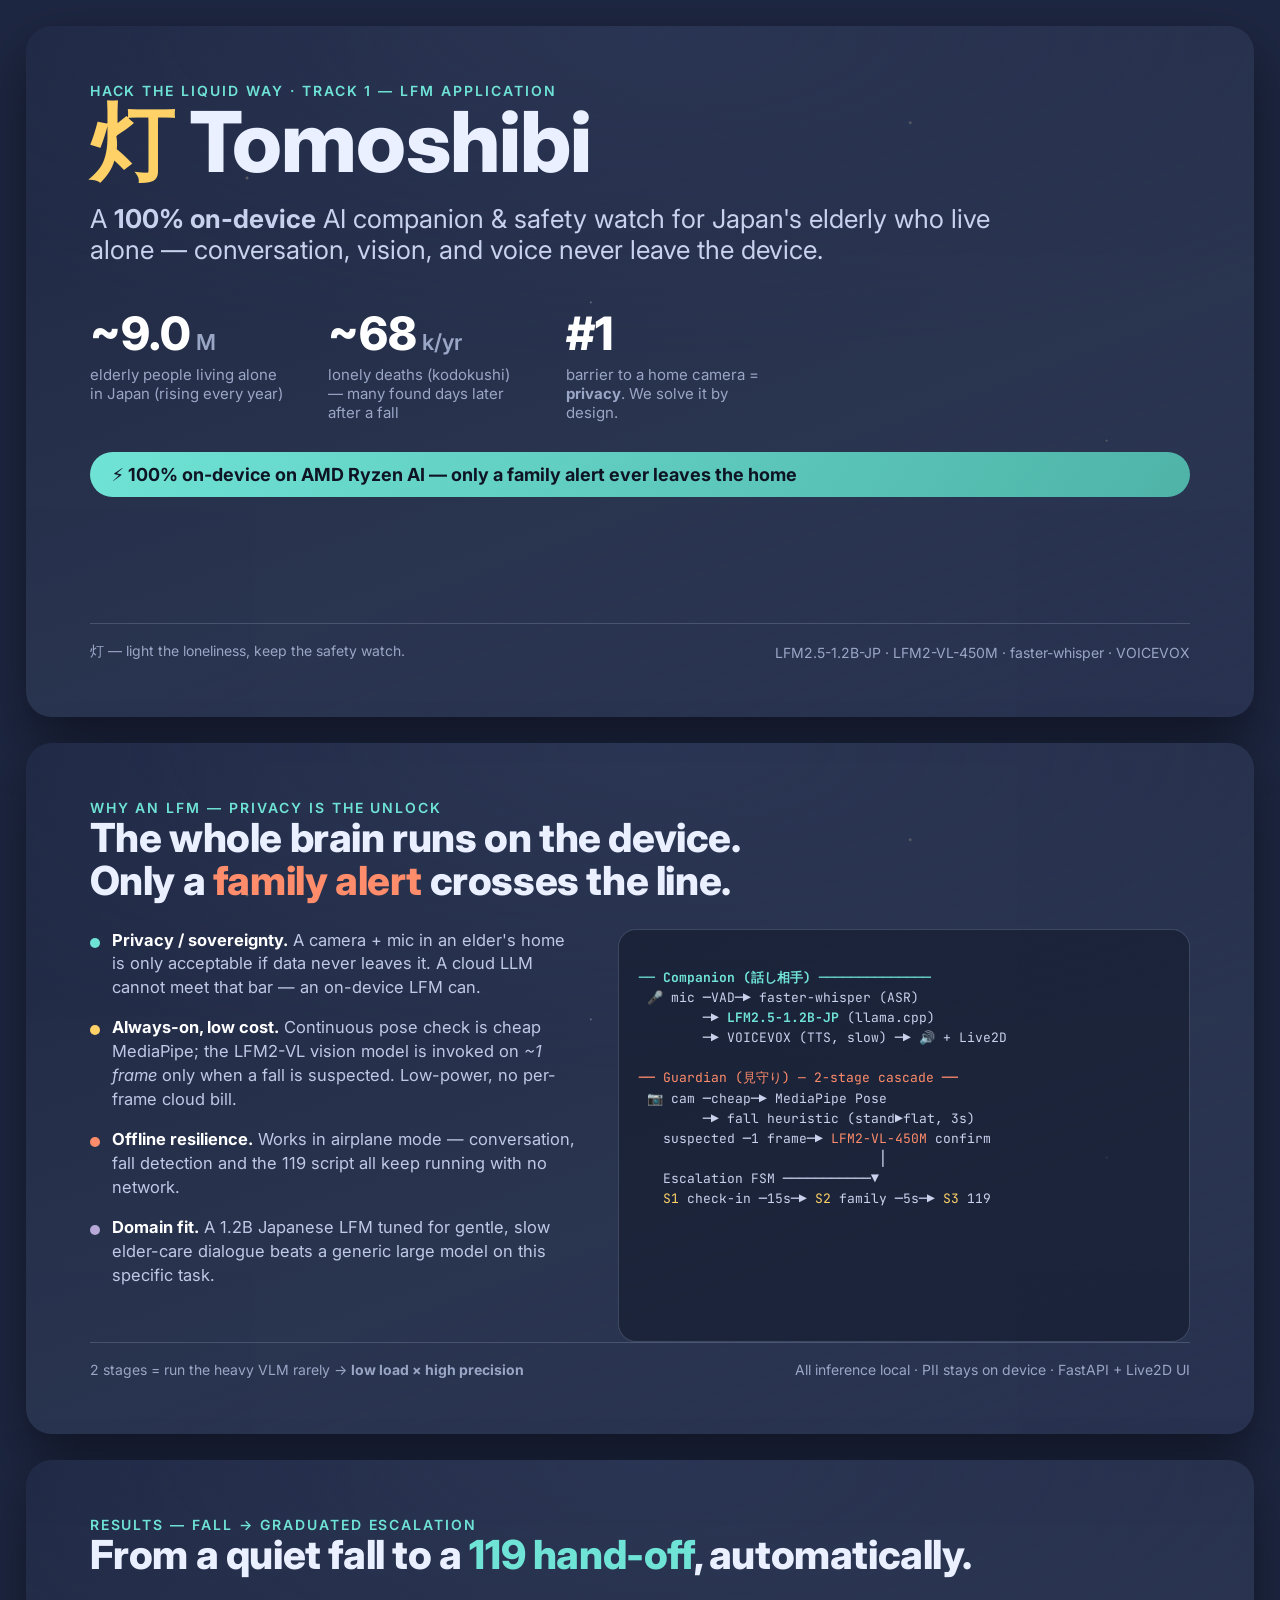
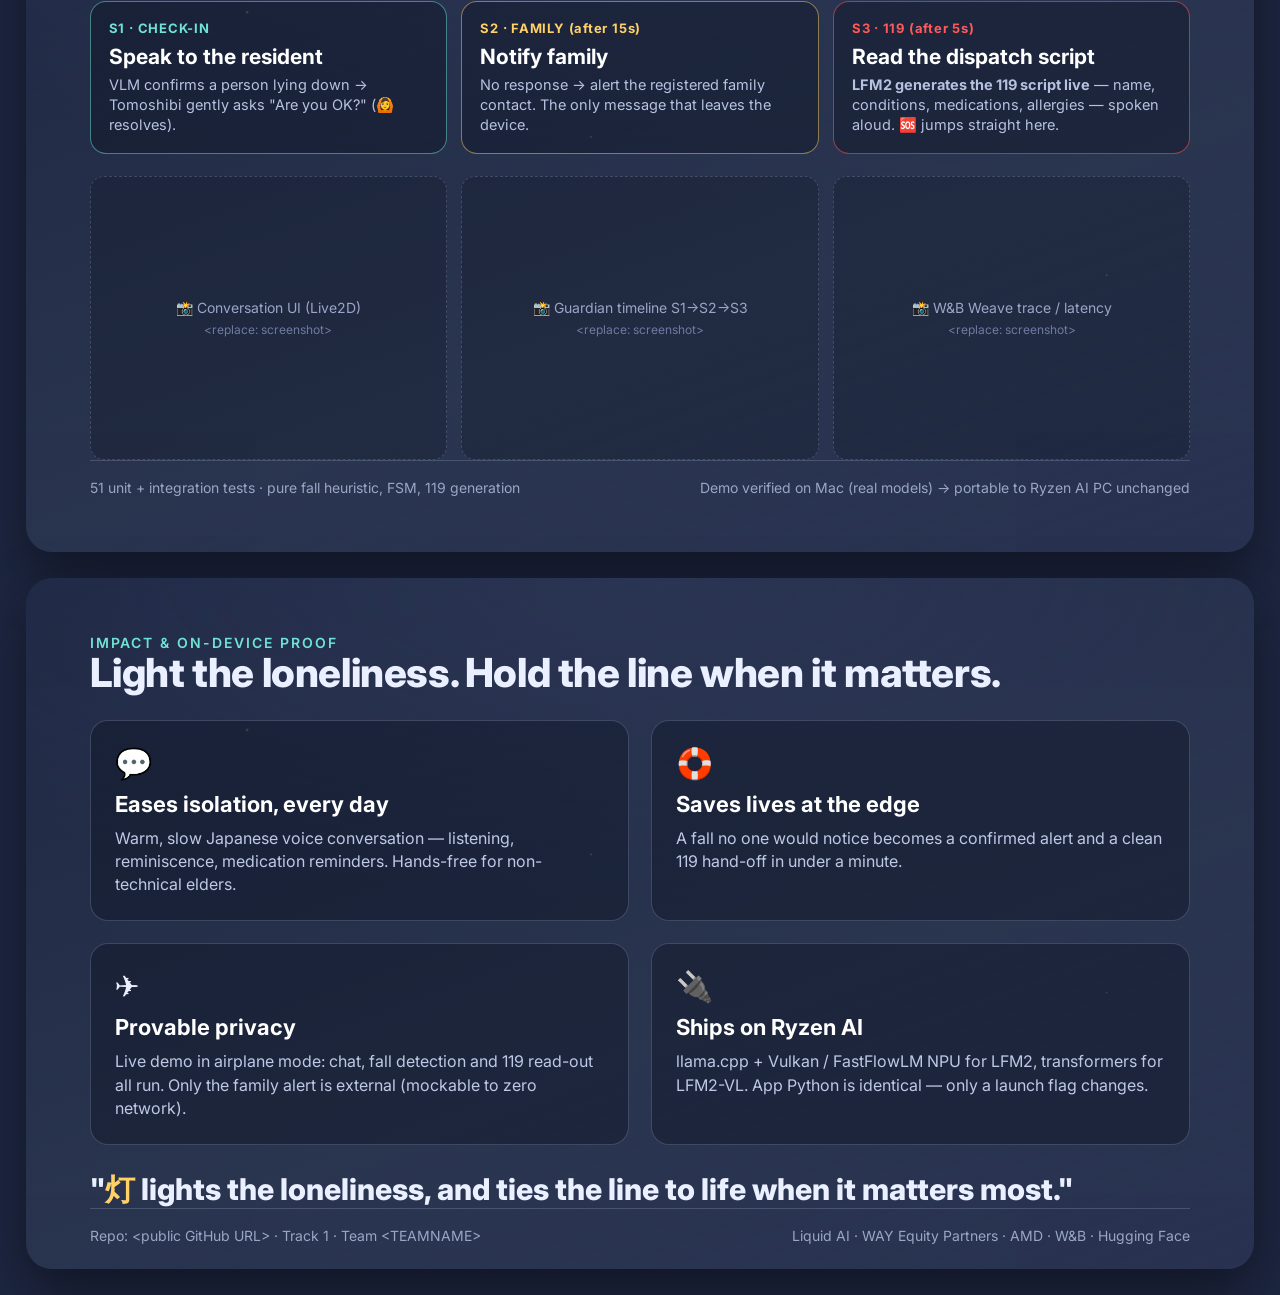
==== docs/submission/slides/index.html @ a608527d "feat: Tomoshibi on-device elder companion & fall guardian (Track 1 submission)" ====
<!doctype html>
<html lang="en">
<head>
  <meta charset="utf-8" />
  <meta name="viewport" content="width=device-width, initial-scale=1" />
  <title>Tomoshibi — Hack the Liquid WAY (Track 1)</title>
  <!-- Submission deck. Open in a browser, then Cmd+P → Landscape → Save as PDF for the 2–4 slide submission. -->
  <link rel="preconnect" href="https://fonts.googleapis.com" />
  <link rel="preconnect" href="https://fonts.gstatic.com" crossorigin />
  <link href="https://fonts.googleapis.com/css2?family=Inter:wght@400;600;700;800&family=JetBrains+Mono:wght@400;700&display=swap" rel="stylesheet" />
  <link rel="stylesheet" href="slides.css" />
</head>
<body>
<div class="deck">

  <!-- ===== Slide 1 — Hero + Japanese problem ===== -->
  <section class="slide s-hero" aria-label="Slide 1">
    <span class="kicker">Hack the Liquid WAY · Track 1 — LFM Application</span>
    <h1><span class="lamp">灯</span> Tomoshibi</h1>
    <p class="sub">A <b>100% on-device</b> AI companion &amp; safety watch for Japan's elderly who live alone — conversation, vision, and voice never leave the device.</p>

    <div class="stats">
      <div class="stat">
        <div class="n">~9.0<span class="unit"> M</span></div>
        <div class="l">elderly people living alone in Japan (rising every year)</div>
      </div>
      <div class="stat">
        <div class="n">~68<span class="unit"> k/yr</span></div>
        <div class="l">lonely deaths (kodokushi) — many found days later after a fall</div>
      </div>
      <div class="stat">
        <div class="n">#1</div>
        <div class="l">barrier to a home camera = <b>privacy</b>. We solve it by design.</div>
      </div>
    </div>

    <div class="ondevice">⚡ 100% on-device on AMD Ryzen AI — only a family alert ever leaves the home</div>

    <div class="foot">
      <span>灯 — light the loneliness, keep the safety watch.</span>
      <span class="muted">LFM2.5-1.2B-JP · LFM2-VL-450M · faster-whisper · VOICEVOX</span>
    </div>
  </section>

  <!-- ===== Slide 2 — Why an LFM + Architecture ===== -->
  <section class="slide" aria-label="Slide 2">
    <span class="kicker">Why an LFM — privacy is the unlock</span>
    <h2>The whole brain runs on the device.<br />Only a <span class="coral">family alert</span> crosses the line.</h2>

    <div class="cols">
      <div class="why">
        <div class="item"><span class="dot" style="background:var(--tone-ok)"></span><p><b>Privacy / sovereignty.</b> A camera + mic in an elder's home is only acceptable if data never leaves it. A cloud LLM cannot meet that bar — an on-device LFM can.</p></div>
        <div class="item"><span class="dot" style="background:var(--yellow)"></span><p><b>Always-on, low cost.</b> Continuous pose check is cheap MediaPipe; the LFM2-VL vision model is invoked on <i>~1 frame</i> only when a fall is suspected. Low-power, no per-frame cloud bill.</p></div>
        <div class="item"><span class="dot" style="background:var(--coral)"></span><p><b>Offline resilience.</b> Works in airplane mode — conversation, fall detection and the 119 script all keep running with no network.</p></div>
        <div class="item"><span class="dot" style="background:var(--lav)"></span><p><b>Domain fit.</b> A 1.2B Japanese LFM tuned for gentle, slow elder-care dialogue beats a generic large model on this specific task.</p></div>
      </div>

      <div class="arch">
<span class="h">── Companion (話し相手) ──────────────</span>
 🎤 mic ─VAD─▶ faster-whisper (ASR)
        ─▶ <span class="h">LFM2.5-1.2B-JP</span> (llama.cpp)
        ─▶ VOICEVOX (TTS, slow) ─▶ 🔊 + Live2D

<span class="g">── Guardian (見守り) — 2-stage cascade ──</span>
 📷 cam ─cheap─▶ MediaPipe Pose
        ─▶ fall heuristic (stand▶flat, 3s)
   suspected ─1 frame─▶ <span class="g">LFM2-VL-450M</span> confirm
                              │
   Escalation FSM ───────────▼
   <span class="b">S1</span> check-in ─15s─▶ <span class="b">S2</span> family ─5s─▶ <span class="b">S3</span> 119
      </div>
    </div>

    <div class="foot">
      <span>2 stages = run the heavy VLM rarely → <b>low load × high precision</b></span>
      <span class="muted">All inference local · PII stays on device · FastAPI + Live2D UI</span>
    </div>
  </section>

  <!-- ===== Slide 3 — Approach & Results ===== -->
  <section class="slide" aria-label="Slide 3">
    <span class="kicker">Results — fall → graduated escalation</span>
    <h2>From a quiet fall to a <span class="accent">119 hand-off</span>, automatically.</h2>

    <div class="flow">
      <div class="step s1">
        <div class="tag">S1 · CHECK-IN</div>
        <h3>Speak to the resident</h3>
        <p>VLM confirms a person lying down → Tomoshibi gently asks "Are you OK?" (🙆 resolves).</p>
      </div>
      <div class="step s2">
        <div class="tag">S2 · FAMILY (after 15s)</div>
        <h3>Notify family</h3>
        <p>No response → alert the registered family contact. The only message that leaves the device.</p>
      </div>
      <div class="step s3">
        <div class="tag">S3 · 119 (after 5s)</div>
        <h3>Read the dispatch script</h3>
        <p><b>LFM2 generates the 119 script live</b> — name, conditions, medications, allergies — spoken aloud. 🆘 jumps straight here.</p>
      </div>
    </div>

    <div class="shots">
      <div class="shot">📸 Conversation UI (Live2D)<div class="ph">&lt;replace: screenshot&gt;</div></div>
      <div class="shot">📸 Guardian timeline S1→S2→S3<div class="ph">&lt;replace: screenshot&gt;</div></div>
      <div class="shot">📸 W&amp;B Weave trace / latency<div class="ph">&lt;replace: screenshot&gt;</div></div>
    </div>

    <div class="foot">
      <span>51 unit + integration tests · pure fall heuristic, FSM, 119 generation</span>
      <span class="muted">Demo verified on Mac (real models) → portable to Ryzen AI PC unchanged</span>
    </div>
  </section>

  <!-- ===== Slide 4 — Impact & on-device proof ===== -->
  <section class="slide" aria-label="Slide 4">
    <span class="kicker">Impact &amp; on-device proof</span>
    <h2>Light the loneliness. Hold the line when it matters.</h2>

    <div class="impact">
      <div class="card">
        <div class="ic">💬</div>
        <h3>Eases isolation, every day</h3>
        <p>Warm, slow Japanese voice conversation — listening, reminiscence, medication reminders. Hands-free for non-technical elders.</p>
      </div>
      <div class="card">
        <div class="ic">🛟</div>
        <h3>Saves lives at the edge</h3>
        <p>A fall no one would notice becomes a confirmed alert and a clean 119 hand-off in under a minute.</p>
      </div>
      <div class="card">
        <div class="ic">✈️</div>
        <h3>Provable privacy</h3>
        <p>Live demo in airplane mode: chat, fall detection and 119 read-out all run. Only the family alert is external (mockable to zero network).</p>
      </div>
      <div class="card">
        <div class="ic">🔌</div>
        <h3>Ships on Ryzen AI</h3>
        <p>llama.cpp + Vulkan / FastFlowLM NPU for LFM2, transformers for LFM2-VL. App Python is identical — only a launch flag changes.</p>
      </div>
    </div>

    <p class="closer">"<span class="lamp">灯</span> lights the loneliness, and ties the line to life when it matters most."</p>

    <div class="foot">
      <span>Repo: &lt;public GitHub URL&gt; · Track 1 · Team &lt;TEAMNAME&gt;</span>
      <span class="muted">Liquid AI · WAY Equity Partners · AMD · W&amp;B · Hugging Face</span>
    </div>
  </section>

</div>
</body>
</html>
---- docs/submission/slides/slides.css ----
/* 灯 Tomoshibi — submission slide deck. Night theme reused from web/styles.css.
   Screen: scroll/snap between slides. Print (Cmd+P, Landscape): 1 slide = 1 page. */
:root {
  --cream: #FBF7F0;
  --ink: #2E2A26;
  --teal: #4FB3A8;
  --teal-d: #2E8C82;
  --coral: #FF8C6B;
  --yellow: #FFD166;
  --lav: #B8A9D9;
  --night: #1E2742;
  --night2: #2A3550;
  --tone-ok: #6FE3D5;
  --tone-warn: #FFD166;
  --tone-alert: #FF8C6B;
  --tone-danger: #FF5A5A;
  --muted: #9AA6C6;
  --line: rgba(154, 166, 198, 0.28);
  --ease: cubic-bezier(0.16, 1, 0.3, 1);
}

* { margin: 0; padding: 0; box-sizing: border-box; }

html { scroll-snap-type: y mandatory; scroll-behavior: smooth; }

body {
  font-family: 'Inter', system-ui, -apple-system, sans-serif;
  color: #EAF0FF;
  background: var(--night);
}

/* ===== Slide frame ===== */
.deck { display: flex; flex-direction: column; align-items: center; gap: 26px; padding: 26px; }

.slide {
  position: relative;
  width: min(96vw, 1280px);
  aspect-ratio: 16 / 9;
  border-radius: 26px;
  overflow: hidden;
  scroll-snap-align: center;
  padding: 56px 64px;
  display: flex;
  flex-direction: column;
  background:
    radial-gradient(120% 80% at 50% 0%, rgba(51, 64, 97, 0.5) 0%, transparent 60%),
    linear-gradient(160deg, var(--night) 0%, var(--night2) 62%, rgba(51, 64, 97, 0.5) 100%);
  box-shadow: 0 24px 60px rgba(0, 0, 0, 0.45);
}

/* faint star field for atmosphere */
.slide::before {
  content: "";
  position: absolute; inset: 0; pointer-events: none; opacity: 0.7;
  background-image:
    radial-gradient(2px 2px at 18% 22%, rgba(255, 230, 168, 0.55), transparent),
    radial-gradient(2px 2px at 72% 14%, rgba(255, 230, 168, 0.45), transparent),
    radial-gradient(1.5px 1.5px at 46% 40%, rgba(255, 255, 255, 0.5), transparent),
    radial-gradient(1.5px 1.5px at 88% 60%, rgba(255, 230, 168, 0.4), transparent);
}
.slide > * { position: relative; z-index: 1; }

/* ===== Shared type ===== */
.kicker {
  display: inline-flex; align-items: center; gap: 8px;
  font-size: 14px; letter-spacing: 0.14em; text-transform: uppercase;
  color: var(--tone-ok); font-weight: 600;
}
.slide h1 { font-size: 64px; line-height: 1.02; font-weight: 800; letter-spacing: -0.01em; }
.slide h2 { font-size: 40px; line-height: 1.08; font-weight: 800; letter-spacing: -0.01em; }
.lamp { color: var(--yellow); }
.accent { color: var(--tone-ok); }
.coral { color: var(--coral); }
.lead { font-size: 22px; line-height: 1.5; color: #C8D2EC; max-width: 60ch; }
.muted { color: var(--muted); }
.foot {
  margin-top: auto; display: flex; justify-content: space-between; align-items: flex-end;
  font-size: 14px; color: var(--muted); padding-top: 18px; border-top: 1px solid var(--line);
}
.pill {
  display: inline-block; padding: 5px 13px; border-radius: 999px; font-size: 13px; font-weight: 600;
  background: rgba(79, 179, 168, 0.16); border: 1px solid rgba(79, 179, 168, 0.4); color: #CDEEE9;
}

/* ===== Slide 1 — hero ===== */
.s-hero { justify-content: center; }
.s-hero h1 { font-size: 84px; }
.s-hero .sub { margin-top: 18px; font-size: 26px; color: #C8D2EC; max-width: 58ch; }
.s-hero .stats { display: flex; gap: 40px; margin-top: 40px; flex-wrap: wrap; }
.stat .n { font-size: 46px; font-weight: 800; color: #fff; }
.stat .n .unit { font-size: 22px; color: var(--muted); font-weight: 600; }
.stat .l { font-size: 15px; color: var(--muted); margin-top: 4px; max-width: 22ch; }
.ondevice {
  margin-top: 30px; display: inline-flex; align-items: center; gap: 10px;
  font-size: 18px; font-weight: 700; color: #0E1424;
  background: linear-gradient(120deg, var(--tone-ok), var(--teal));
  padding: 12px 22px; border-radius: 999px;
}

/* ===== Slide 2 — why LFM + architecture ===== */
.cols { display: grid; grid-template-columns: 0.92fr 1.08fr; gap: 40px; margin-top: 26px; flex: 1; min-height: 0; }
.why { display: flex; flex-direction: column; gap: 16px; }
.why .item { display: flex; gap: 12px; align-items: flex-start; }
.why .item .dot { flex: none; width: 10px; height: 10px; border-radius: 50%; margin-top: 9px; }
.why .item b { color: #fff; font-weight: 700; }
.why .item p { font-size: 16.5px; line-height: 1.45; color: #BEC9E6; }
.arch {
  align-self: stretch; border: 1px solid var(--line); border-radius: 18px; padding: 18px 20px;
  background: rgba(14, 20, 36, 0.5); font-family: 'JetBrains Mono', ui-monospace, monospace;
  font-size: 13px; line-height: 1.55; color: #C8D2EC; white-space: pre; overflow: hidden;
}
.arch .h { color: var(--tone-ok); font-weight: 700; }
.arch .g { color: var(--coral); }
.arch .b { color: var(--yellow); }

/* ===== Slide 3 — results / escalation ===== */
.flow { display: flex; gap: 14px; margin-top: 24px; flex-wrap: wrap; }
.step {
  flex: 1; min-width: 180px; border-radius: 16px; padding: 18px; border: 1px solid var(--line);
  background: rgba(14, 20, 36, 0.45);
}
.step .tag { font-size: 13px; font-weight: 700; letter-spacing: 0.06em; }
.step h3 { font-size: 21px; margin: 8px 0 6px; color: #fff; }
.step p { font-size: 14.5px; line-height: 1.4; color: #B6C2E0; }
.step.s1 { border-color: rgba(111, 227, 213, 0.5); } .step.s1 .tag { color: var(--tone-ok); }
.step.s2 { border-color: rgba(255, 209, 102, 0.5); } .step.s2 .tag { color: var(--tone-warn); }
.step.s3 { border-color: rgba(255, 90, 90, 0.55); } .step.s3 .tag { color: var(--tone-danger); }
.shots { display: grid; grid-template-columns: 1fr 1fr 1fr; gap: 14px; margin-top: 22px; flex: 1; }
.shot {
  border: 1px dashed var(--line); border-radius: 14px; display: flex; flex-direction: column;
  align-items: center; justify-content: center; color: var(--muted); font-size: 14px; text-align: center;
  gap: 6px; padding: 14px; background: rgba(14, 20, 36, 0.3);
}
.shot .ph { font-size: 12px; color: #6E7AA0; }

/* ===== Slide 4 — impact ===== */
.impact { display: grid; grid-template-columns: 1fr 1fr; gap: 22px; margin-top: 26px; flex: 1; }
.card {
  border: 1px solid var(--line); border-radius: 18px; padding: 24px; background: rgba(14, 20, 36, 0.45);
  display: flex; flex-direction: column; gap: 10px;
}
.card .ic { font-size: 30px; }
.card h3 { font-size: 22px; color: #fff; }
.card p { font-size: 16px; line-height: 1.45; color: #BEC9E6; }
.closer { margin-top: 26px; font-size: 30px; font-weight: 800; line-height: 1.25; }

/* ===== Print: one slide per landscape page ===== */
@page { size: A4 landscape; margin: 0; }
@media print {
  html, body { background: #fff; }
  .deck { display: block; padding: 0; gap: 0; }
  .slide {
    width: 100%; height: 100vh; aspect-ratio: auto; border-radius: 0;
    box-shadow: none; page-break-after: always; break-after: page;
  }
  .slide:last-child { page-break-after: auto; }
}
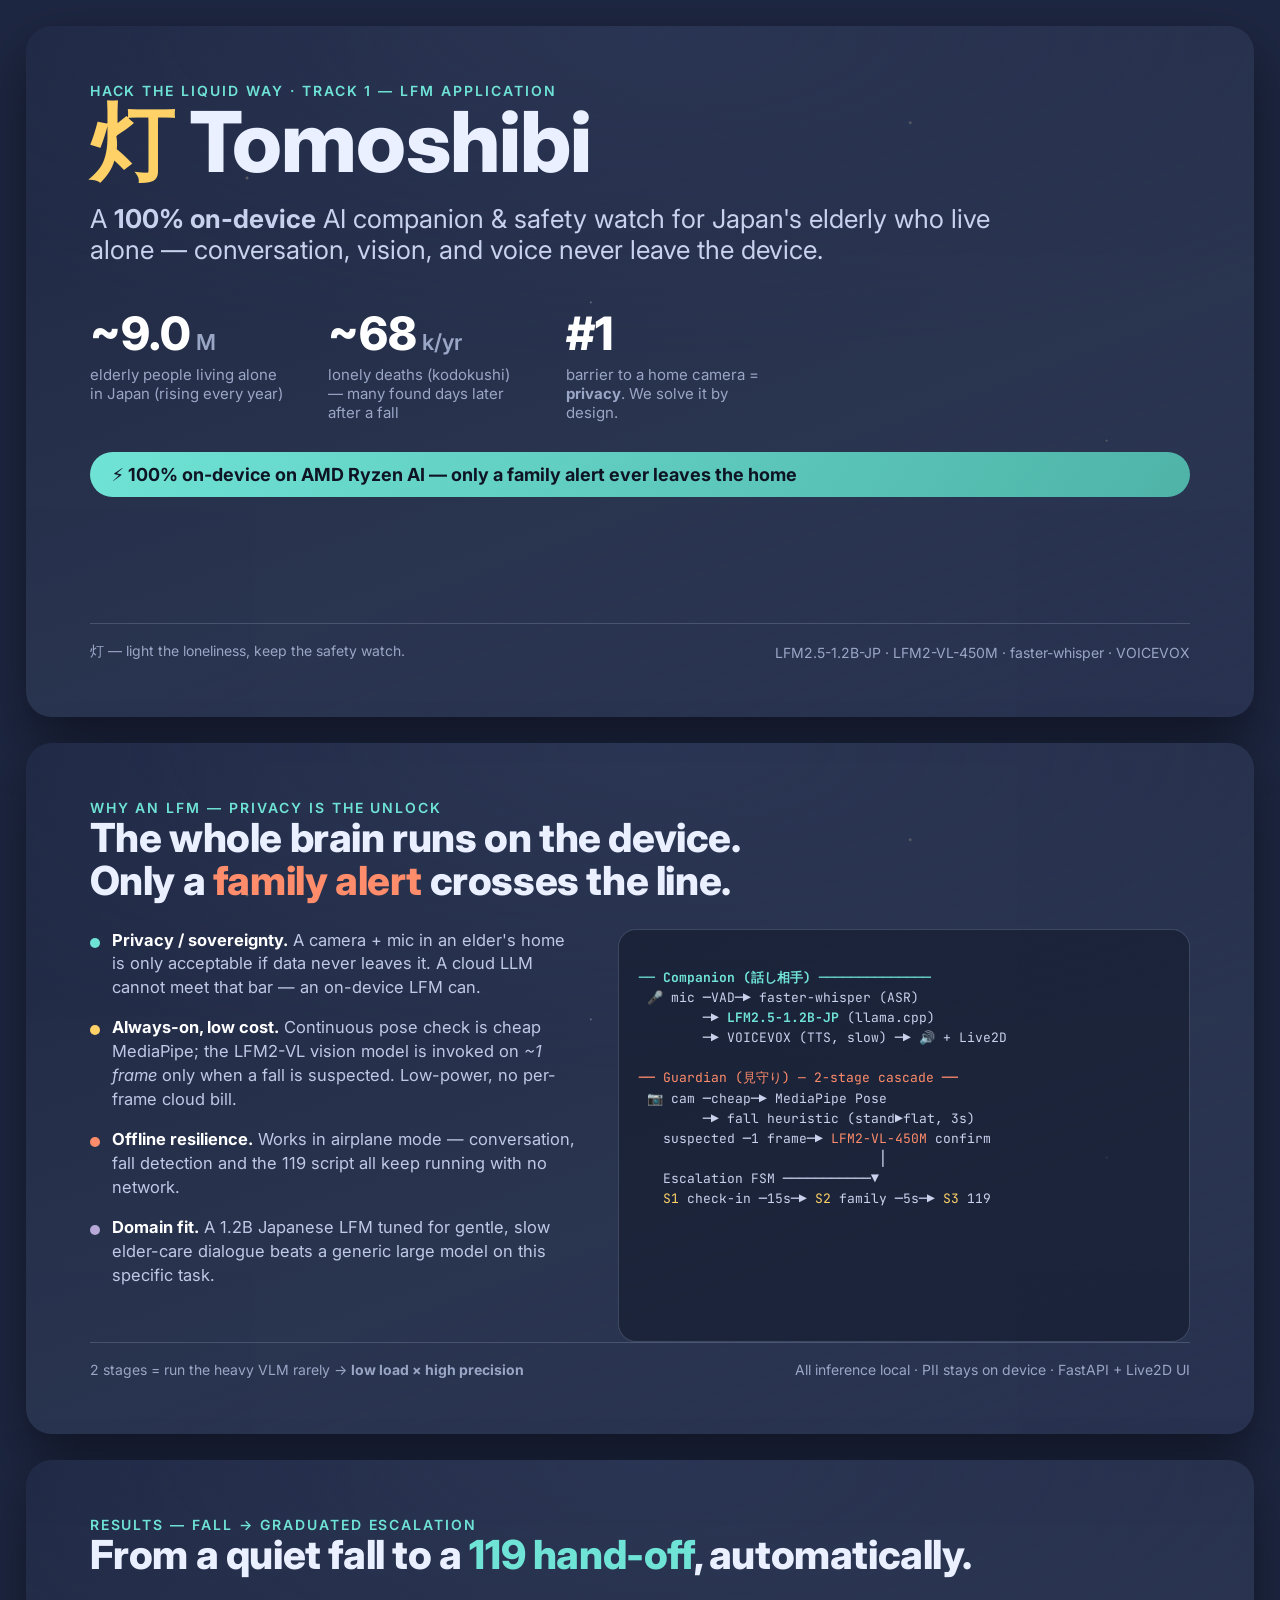
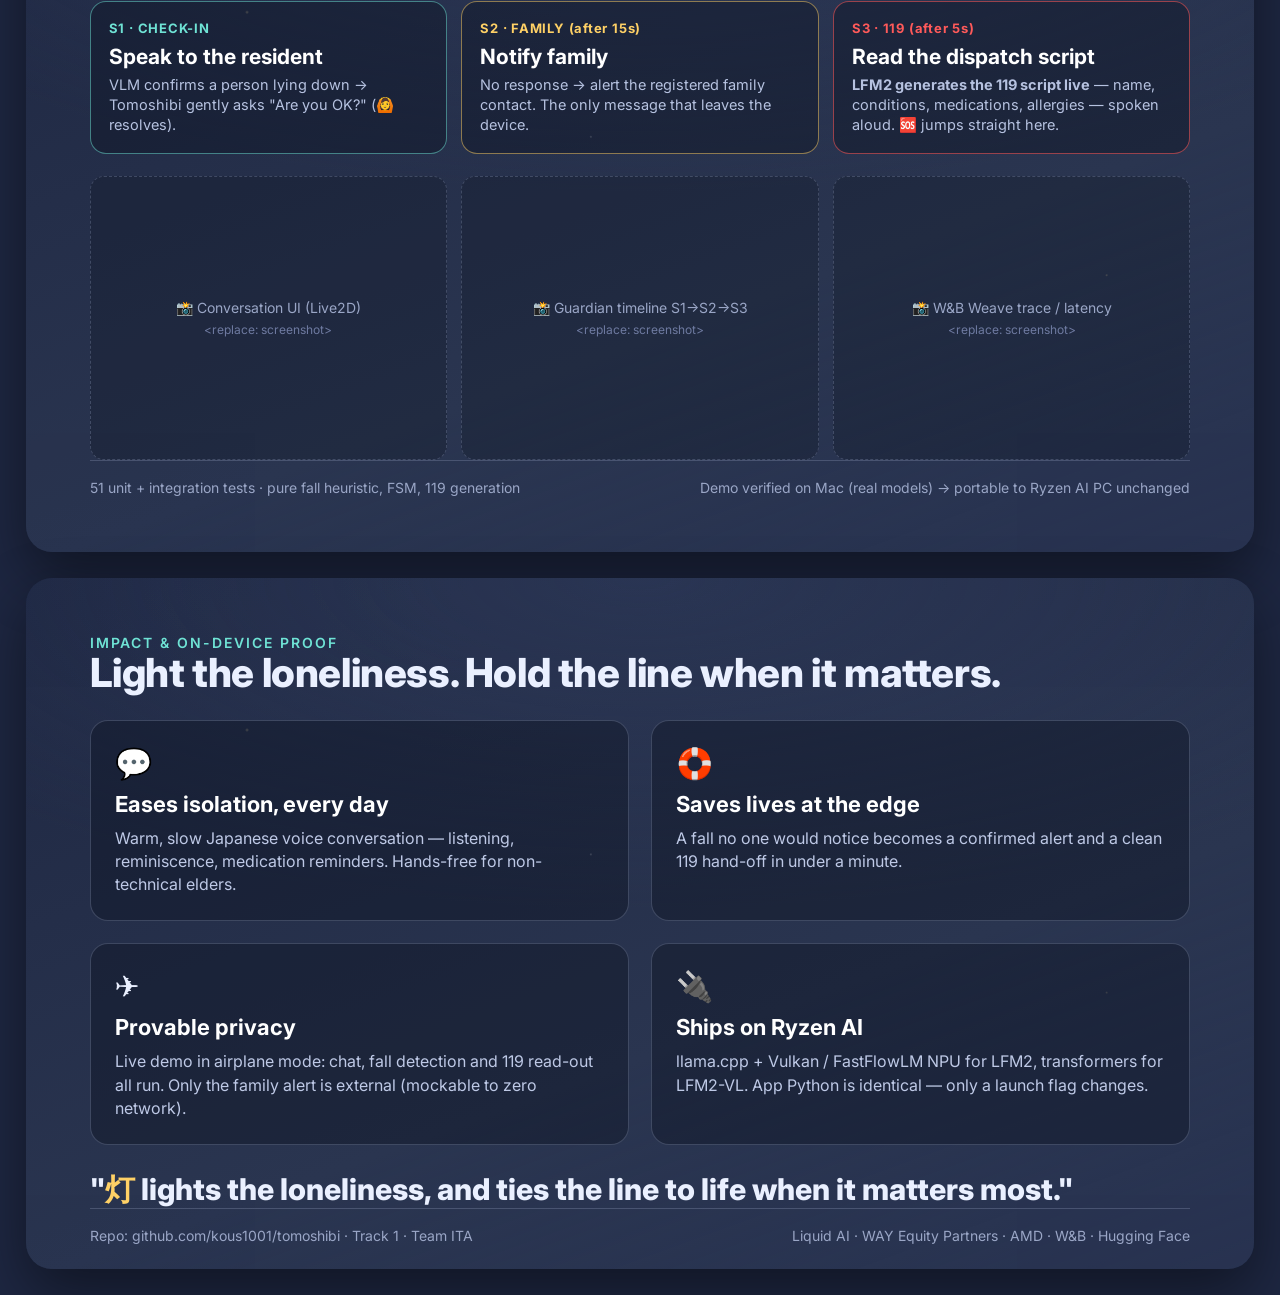
==== commit f030daf1: "docs(submission): set team ITA + repo URL, rewrite technical summary with Mermaid diagrams - Reflect" ====
--- a/docs/submission/slides/index.html
+++ b/docs/submission/slides/index.html
@@ -143,7 +143,7 @@
     <p class="closer">"<span class="lamp">灯</span> lights the loneliness, and ties the line to life when it matters most."</p>
 
     <div class="foot">
-      <span>Repo: &lt;public GitHub URL&gt; · Track 1 · Team &lt;TEAMNAME&gt;</span>
+      <span>Repo: github.com/kous1001/tomoshibi · Track 1 · Team ITA</span>
       <span class="muted">Liquid AI · WAY Equity Partners · AMD · W&amp;B · Hugging Face</span>
     </div>
   </section>
